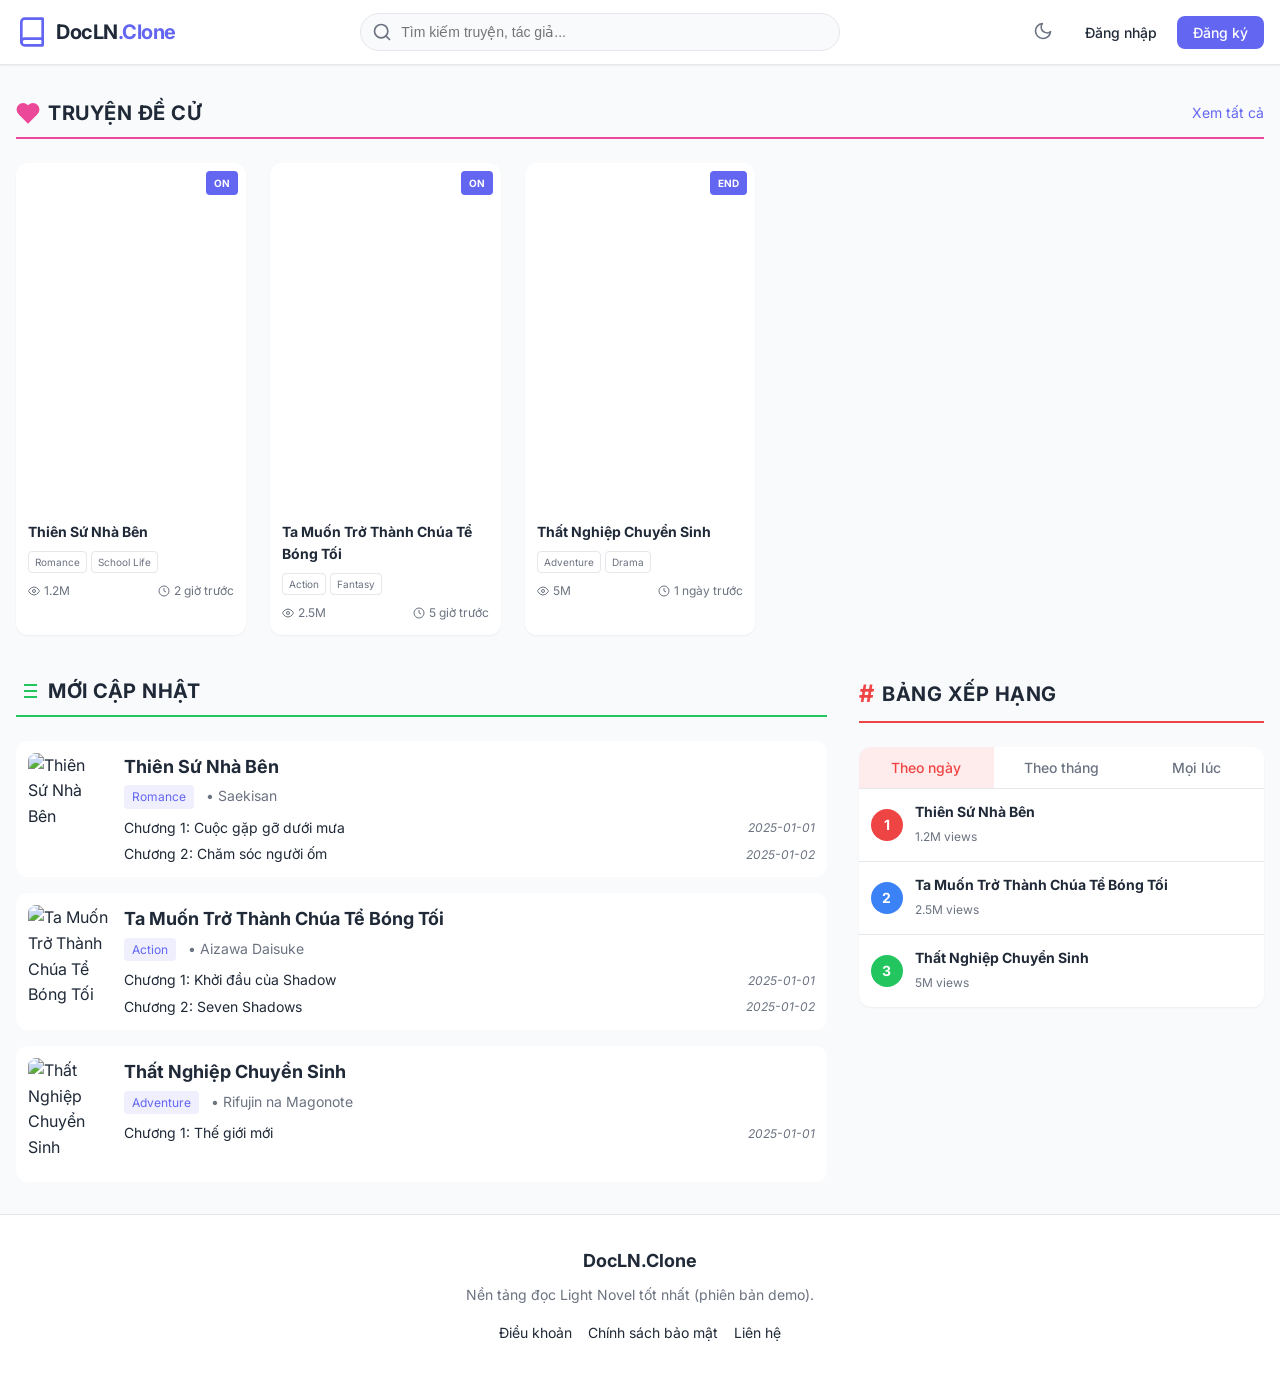
==== index.html @ bc906c4d "Add files via upload" ====
<!DOCTYPE html>
<html lang="vi">
<head>
  <meta charset="UTF-8">
  <meta name="viewport" content="width=device-width, initial-scale=1.0">
  <meta name="description" content="DocLN Clone - Nền tảng đọc Light Novel tốt nhất">
  <title>DocLN Clone - Đọc Light Novel Online</title>
  
  <!-- Google Fonts -->
  <link rel="preconnect" href="https://fonts.googleapis.com">
  <link rel="preconnect" href="https://fonts.gstatic.com" crossorigin>
  <link href="https://fonts.googleapis.com/css2?family=Inter:wght@400;500;600;700&display=swap" rel="stylesheet">
  
  <!-- Styles -->
  <link rel="stylesheet" href="css/style.css">
</head>
<body>
  <!-- Navbar -->
  <nav class="navbar">
    <div class="navbar-container">
      <!-- Logo -->
      <a href="index.html" class="logo">
        <svg xmlns="http://www.w3.org/2000/svg" viewBox="0 0 24 24" fill="none" stroke="currentColor" stroke-width="2" stroke-linecap="round" stroke-linejoin="round">
          <path d="M4 19.5A2.5 2.5 0 0 1 6.5 17H20"></path>
          <path d="M6.5 2H20v20H6.5A2.5 2.5 0 0 1 4 19.5v-15A2.5 2.5 0 0 1 6.5 2z"></path>
        </svg>
        <span class="logo-text">DocLN<span>.Clone</span></span>
      </a>
      
      <!-- Search -->
      <form class="search-form" id="searchForm">
        <svg class="search-icon" xmlns="http://www.w3.org/2000/svg" viewBox="0 0 24 24" fill="none" stroke="currentColor" stroke-width="2" stroke-linecap="round" stroke-linejoin="round">
          <circle cx="11" cy="11" r="8"></circle>
          <line x1="21" y1="21" x2="16.65" y2="16.65"></line>
        </svg>
        <input type="text" class="search-input" id="searchInput" placeholder="Tìm kiếm truyện, tác giả...">
      </form>
      
      <!-- Actions -->
      <div class="navbar-actions">
        <button class="theme-toggle" id="themeToggle" title="Chuyển đổi giao diện">
          <svg id="moonIcon" xmlns="http://www.w3.org/2000/svg" width="20" height="20" viewBox="0 0 24 24" fill="none" stroke="currentColor" stroke-width="2" stroke-linecap="round" stroke-linejoin="round">
            <path d="M21 12.79A9 9 0 1 1 11.21 3 7 7 0 0 0 21 12.79z"></path>
          </svg>
          <svg id="sunIcon" class="hidden" xmlns="http://www.w3.org/2000/svg" width="20" height="20" viewBox="0 0 24 24" fill="none" stroke="currentColor" stroke-width="2" stroke-linecap="round" stroke-linejoin="round">
            <circle cx="12" cy="12" r="5"></circle>
            <line x1="12" y1="1" x2="12" y2="3"></line>
            <line x1="12" y1="21" x2="12" y2="23"></line>
            <line x1="4.22" y1="4.22" x2="5.64" y2="5.64"></line>
            <line x1="18.36" y1="18.36" x2="19.78" y2="19.78"></line>
            <line x1="1" y1="12" x2="3" y2="12"></line>
            <line x1="21" y1="12" x2="23" y2="12"></line>
            <line x1="4.22" y1="19.78" x2="5.64" y2="18.36"></line>
            <line x1="18.36" y1="5.64" x2="19.78" y2="4.22"></line>
          </svg>
        </button>
        
        <div class="navbar-buttons">
          <button class="btn btn-ghost">Đăng nhập</button>
          <button class="btn btn-primary">Đăng ký</button>
        </div>
        
        <button class="menu-toggle" id="menuToggle">
          <svg xmlns="http://www.w3.org/2000/svg" width="24" height="24" viewBox="0 0 24 24" fill="none" stroke="currentColor" stroke-width="2" stroke-linecap="round" stroke-linejoin="round">
            <line x1="3" y1="12" x2="21" y2="12"></line>
            <line x1="3" y1="6" x2="21" y2="6"></line>
            <line x1="3" y1="18" x2="21" y2="18"></line>
          </svg>
        </button>
      </div>
    </div>
  </nav>

  <!-- Main Content -->
  <main class="container" id="mainContent">
    <!-- Loading State -->
    <div class="loading" id="loadingState">
      <div class="spinner"></div>
    </div>
    
    <!-- Home Page Content (will be populated by JS) -->
    <div id="homeContent" class="hidden"></div>
    
    <!-- Novel Detail Content (will be populated by JS) -->
    <div id="detailContent" class="hidden"></div>
  </main>

  <!-- Footer -->
  <footer class="footer">
    <div class="footer-title">DocLN.Clone</div>
    <p class="footer-desc">Nền tảng đọc Light Novel tốt nhất (phiên bản demo).</p>
    <div class="footer-links">
      <a href="#">Điều khoản</a>
      <a href="#">Chính sách bảo mật</a>
      <a href="#">Liên hệ</a>
    </div>
  </footer>

  <!-- Modal for Chapter List -->
  <div class="modal-overlay hidden" id="modalOverlay">
    <div class="modal" id="chapterModal">
      <div class="modal-header">
        <h3 class="modal-title" id="modalTitle">Danh sách chương</h3>
        <button class="modal-close" id="modalClose">
          <svg xmlns="http://www.w3.org/2000/svg" width="24" height="24" viewBox="0 0 24 24" fill="none" stroke="currentColor" stroke-width="2" stroke-linecap="round" stroke-linejoin="round">
            <line x1="18" y1="6" x2="6" y2="18"></line>
            <line x1="6" y1="6" x2="18" y2="18"></line>
          </svg>
        </button>
      </div>
      <div class="modal-body" id="modalBody"></div>
    </div>
  </div>

  <!-- Scripts -->
  <script src="js/app.js"></script>
</body>
</html>
---- css/style.css ----
/* ========================================
   NOVEL READER - MAIN STYLESHEET
   ======================================== */

/* CSS Variables */
:root {
  --primary: #6366f1;
  --primary-dark: #4f46e5;
  --pink: #ec4899;
  --green: #22c55e;
  --red: #ef4444;
  
  /* Light Theme */
  --bg-primary: #f9fafb;
  --bg-secondary: #ffffff;
  --bg-card: #ffffff;
  --text-primary: #1f2937;
  --text-secondary: #6b7280;
  --border-color: #e5e7eb;
  
  /* Shadows */
  --shadow-sm: 0 1px 2px rgba(0,0,0,0.05);
  --shadow-md: 0 4px 6px -1px rgba(0,0,0,0.1), 0 2px 4px -1px rgba(0,0,0,0.06);
  --shadow-lg: 0 10px 15px -3px rgba(0,0,0,0.1), 0 4px 6px -2px rgba(0,0,0,0.05);
  
  /* Transitions */
  --transition: all 0.3s ease;
}

/* Dark Theme */
[data-theme="dark"] {
  --bg-primary: #111827;
  --bg-secondary: #1f2937;
  --bg-card: #1f2937;
  --text-primary: #f3f4f6;
  --text-secondary: #9ca3af;
  --border-color: #374151;
}

/* Reset & Base */
*, *::before, *::after {
  box-sizing: border-box;
  margin: 0;
  padding: 0;
}

html {
  scroll-behavior: smooth;
}

body {
  font-family: 'Inter', -apple-system, BlinkMacSystemFont, 'Segoe UI', Roboto, sans-serif;
  background-color: var(--bg-primary);
  color: var(--text-primary);
  line-height: 1.6;
  transition: var(--transition);
}

a {
  text-decoration: none;
  color: inherit;
}

img {
  max-width: 100%;
  height: auto;
}

button {
  cursor: pointer;
  border: none;
  background: none;
  font-family: inherit;
}

/* ========================================
   NAVBAR
   ======================================== */
.navbar {
  position: sticky;
  top: 0;
  z-index: 100;
  background: var(--bg-secondary);
  border-bottom: 1px solid var(--border-color);
  box-shadow: var(--shadow-sm);
}

.navbar-container {
  max-width: 1280px;
  margin: 0 auto;
  padding: 0 1rem;
  height: 64px;
  display: flex;
  align-items: center;
  justify-content: space-between;
  gap: 1rem;
}

.logo {
  display: flex;
  align-items: center;
  gap: 0.5rem;
  cursor: pointer;
}

.logo svg {
  width: 32px;
  height: 32px;
  color: var(--primary);
}

.logo-text {
  font-size: 1.25rem;
  font-weight: 700;
  letter-spacing: -0.025em;
}

.logo-text span {
  color: var(--primary);
}

/* Search */
.search-form {
  flex: 1;
  max-width: 480px;
  position: relative;
}

.search-input {
  width: 100%;
  padding: 0.625rem 1rem 0.625rem 2.5rem;
  border-radius: 9999px;
  border: 1px solid var(--border-color);
  background: var(--bg-primary);
  color: var(--text-primary);
  font-size: 0.875rem;
  transition: var(--transition);
}

.search-input:focus {
  outline: none;
  border-color: var(--primary);
  box-shadow: 0 0 0 3px rgba(99, 102, 241, 0.1);
}

.search-icon {
  position: absolute;
  left: 0.75rem;
  top: 50%;
  transform: translateY(-50%);
  color: var(--text-secondary);
  width: 20px;
  height: 20px;
}

/* Navbar Actions */
.navbar-actions {
  display: flex;
  align-items: center;
  gap: 0.5rem;
}

.theme-toggle {
  padding: 0.5rem;
  border-radius: 50%;
  color: var(--text-secondary);
  transition: var(--transition);
}

.theme-toggle:hover {
  background: var(--bg-primary);
  color: var(--primary);
}

.btn {
  padding: 0.5rem 1rem;
  border-radius: 0.5rem;
  font-size: 0.875rem;
  font-weight: 500;
  transition: var(--transition);
}

.btn-ghost {
  color: var(--text-primary);
}

.btn-ghost:hover {
  background: var(--bg-primary);
}

.btn-primary {
  background: var(--primary);
  color: white;
}

.btn-primary:hover {
  background: var(--primary-dark);
}

/* Mobile Menu */
.menu-toggle {
  display: none;
  padding: 0.5rem;
}

@media (max-width: 768px) {
  .search-form,
  .navbar-buttons {
    display: none;
  }
  
  .menu-toggle {
    display: block;
  }
}

/* ========================================
   MAIN CONTAINER
   ======================================== */
.container {
  max-width: 1280px;
  margin: 0 auto;
  padding: 2rem 1rem;
}

/* ========================================
   SECTION HEADERS
   ======================================== */
.section-header {
  display: flex;
  align-items: center;
  justify-content: space-between;
  margin-bottom: 1.5rem;
  padding-bottom: 0.5rem;
  border-bottom: 2px solid var(--primary);
}

.section-header.pink {
  border-color: var(--pink);
}

.section-header.green {
  border-color: var(--green);
}

.section-header.red {
  border-color: var(--red);
}

.section-title {
  display: flex;
  align-items: center;
  gap: 0.5rem;
  font-size: 1.25rem;
  font-weight: 700;
  text-transform: uppercase;
  letter-spacing: 0.025em;
}

.section-link {
  font-size: 0.875rem;
  color: var(--primary);
}

.section-link:hover {
  text-decoration: underline;
}

/* ========================================
   NOVEL GRID & CARDS
   ======================================== */
.novel-grid {
  display: grid;
  grid-template-columns: repeat(2, 1fr);
  gap: 1.5rem;
}

@media (min-width: 640px) {
  .novel-grid {
    grid-template-columns: repeat(3, 1fr);
  }
}

@media (min-width: 768px) {
  .novel-grid {
    grid-template-columns: repeat(4, 1fr);
  }
}

@media (min-width: 1024px) {
  .novel-grid {
    grid-template-columns: repeat(5, 1fr);
  }
}

.novel-card {
  background: var(--bg-card);
  border-radius: 0.75rem;
  overflow: hidden;
  box-shadow: var(--shadow-sm);
  transition: var(--transition);
  cursor: pointer;
}

.novel-card:hover {
  transform: translateY(-4px);
  box-shadow: var(--shadow-lg);
}

.novel-cover {
  position: relative;
  aspect-ratio: 2/3;
  overflow: hidden;
}

.novel-cover img {
  width: 100%;
  height: 100%;
  object-fit: cover;
  transition: transform 0.5s ease;
}

.novel-card:hover .novel-cover img {
  transform: scale(1.1);
}

.novel-status {
  position: absolute;
  top: 0.5rem;
  right: 0.5rem;
  padding: 0.25rem 0.5rem;
  background: var(--primary);
  color: white;
  font-size: 0.625rem;
  font-weight: 700;
  border-radius: 0.25rem;
}

.novel-info {
  padding: 0.75rem;
}

.novel-title {
  font-size: 0.875rem;
  font-weight: 700;
  margin-bottom: 0.5rem;
  display: -webkit-box;
  -webkit-line-clamp: 2;
  -webkit-box-orient: vertical;
  overflow: hidden;
  transition: color 0.2s;
}

.novel-card:hover .novel-title {
  color: var(--primary);
}

.novel-genres {
  display: flex;
  flex-wrap: wrap;
  gap: 0.25rem;
  margin-bottom: 0.5rem;
}

.genre-tag {
  font-size: 0.625rem;
  padding: 0.125rem 0.375rem;
  border: 1px solid var(--border-color);
  border-radius: 0.25rem;
  color: var(--text-secondary);
}

.novel-meta {
  display: flex;
  justify-content: space-between;
  font-size: 0.75rem;
  color: var(--text-secondary);
}

.novel-meta span {
  display: flex;
  align-items: center;
  gap: 0.25rem;
}

/* ========================================
   MAIN LAYOUT (Updates + Ranking)
   ======================================== */
.main-layout {
  display: grid;
  gap: 2rem;
  margin-top: 2.5rem;
}

@media (min-width: 1024px) {
  .main-layout {
    grid-template-columns: 2fr 1fr;
  }
}

/* Latest Updates */
.update-list {
  display: flex;
  flex-direction: column;
  gap: 1rem;
}

.update-item {
  display: flex;
  gap: 1rem;
  padding: 0.75rem;
  background: var(--bg-card);
  border-radius: 0.75rem;
  cursor: pointer;
  transition: var(--transition);
}

.update-item:hover {
  box-shadow: var(--shadow-md);
}

.update-cover {
  width: 80px;
  height: 112px;
  flex-shrink: 0;
  border-radius: 0.5rem;
  overflow: hidden;
}

.update-cover img {
  width: 100%;
  height: 100%;
  object-fit: cover;
}

.update-content {
  flex: 1;
  min-width: 0;
}

.update-title {
  font-size: 1.125rem;
  font-weight: 700;
  margin-bottom: 0.25rem;
  transition: color 0.2s;
}

.update-item:hover .update-title {
  color: var(--green);
}

.update-author {
  font-size: 0.875rem;
  color: var(--text-secondary);
  margin-bottom: 0.5rem;
}

.update-author span {
  display: inline-block;
  padding: 0.125rem 0.5rem;
  background: rgba(99, 102, 241, 0.1);
  color: var(--primary);
  border-radius: 0.25rem;
  font-size: 0.75rem;
  margin-right: 0.5rem;
}

.chapter-list {
  display: flex;
  flex-direction: column;
  gap: 0.25rem;
}

.chapter-item {
  display: flex;
  justify-content: space-between;
  align-items: center;
  font-size: 0.875rem;
}

.chapter-item:hover {
  color: var(--primary);
}

.chapter-title {
  white-space: nowrap;
  overflow: hidden;
  text-overflow: ellipsis;
  max-width: 300px;
}

.chapter-time {
  font-size: 0.75rem;
  color: var(--text-secondary);
  font-style: italic;
}

/* Ranking */
.ranking-card {
  background: var(--bg-card);
  border-radius: 0.75rem;
  overflow: hidden;
  box-shadow: var(--shadow-sm);
}

.ranking-tabs {
  display: flex;
  border-bottom: 1px solid var(--border-color);
}

.ranking-tab {
  flex: 1;
  padding: 0.75rem;
  text-align: center;
  font-size: 0.875rem;
  font-weight: 500;
  color: var(--text-secondary);
  transition: var(--transition);
}

.ranking-tab:hover {
  background: var(--bg-primary);
}

.ranking-tab.active {
  background: rgba(239, 68, 68, 0.1);
  color: var(--red);
}

.ranking-list {
  list-style: none;
}

.ranking-item {
  display: flex;
  align-items: center;
  gap: 0.75rem;
  padding: 0.75rem;
  border-bottom: 1px solid var(--border-color);
  cursor: pointer;
  transition: var(--transition);
}

.ranking-item:last-child {
  border-bottom: none;
}

.ranking-item:hover {
  background: var(--bg-primary);
}

.ranking-number {
  width: 32px;
  height: 32px;
  display: flex;
  align-items: center;
  justify-content: center;
  border-radius: 50%;
  font-size: 0.875rem;
  font-weight: 700;
  background: var(--bg-primary);
  color: var(--text-secondary);
}

.ranking-number.top-1 {
  background: var(--red);
  color: white;
}

.ranking-number.top-2 {
  background: #3b82f6;
  color: white;
}

.ranking-number.top-3 {
  background: var(--green);
  color: white;
}

.ranking-info {
  flex: 1;
  min-width: 0;
}

.ranking-title {
  font-size: 0.875rem;
  font-weight: 700;
  white-space: nowrap;
  overflow: hidden;
  text-overflow: ellipsis;
}

.ranking-views {
  font-size: 0.75rem;
  color: var(--text-secondary);
}

/* ========================================
   NOVEL DETAIL PAGE
   ======================================== */
.back-btn {
  display: inline-flex;
  align-items: center;
  gap: 0.25rem;
  color: var(--text-secondary);
  font-size: 0.875rem;
  margin-bottom: 1rem;
  transition: color 0.2s;
}

.back-btn:hover {
  color: var(--primary);
}

.novel-detail {
  background: var(--bg-card);
  border-radius: 0.75rem;
  overflow: hidden;
  box-shadow: var(--shadow-lg);
  margin-bottom: 2rem;
}

.novel-detail-inner {
  display: grid;
  gap: 1.5rem;
}

@media (min-width: 768px) {
  .novel-detail-inner {
    grid-template-columns: 1fr 2fr;
  }
}

.detail-cover {
  aspect-ratio: 2/3;
}

.detail-cover img {
  width: 100%;
  height: 100%;
  object-fit: cover;
}

.detail-content {
  padding: 1.5rem;
  display: flex;
  flex-direction: column;
}

.detail-title {
  font-size: 1.875rem;
  font-weight: 700;
  margin-bottom: 0.75rem;
  line-height: 1.2;
}

.detail-genres {
  display: flex;
  flex-wrap: wrap;
  gap: 0.5rem;
  margin-bottom: 1rem;
}

.detail-genre {
  padding: 0.375rem 0.75rem;
  border-radius: 9999px;
  font-size: 0.75rem;
  font-weight: 500;
  border: 1px solid rgba(99, 102, 241, 0.3);
  color: var(--primary);
  background: rgba(99, 102, 241, 0.1);
}

.detail-stats {
  display: grid;
  grid-template-columns: repeat(2, 1fr);
  gap: 1rem;
  margin-bottom: 1.5rem;
}

@media (min-width: 768px) {
  .detail-stats {
    grid-template-columns: repeat(4, 1fr);
  }
}

.stat-item label {
  display: block;
  font-size: 0.75rem;
  color: var(--text-secondary);
  margin-bottom: 0.25rem;
}

.stat-item p {
  font-weight: 600;
}

.stat-item p.status {
  color: var(--green);
}

.stat-item p.follows {
  color: var(--pink);
}

.synopsis {
  margin-bottom: 1.5rem;
}

.synopsis h3 {
  font-size: 1.125rem;
  font-weight: 700;
  margin-bottom: 0.5rem;
  padding-left: 0.75rem;
  border-left: 4px solid var(--primary);
}

.synopsis p {
  font-size: 0.875rem;
  color: var(--text-secondary);
  line-height: 1.7;
}

.detail-actions {
  display: flex;
  gap: 0.75rem;
  margin-top: auto;
}

.btn-lg {
  padding: 0.75rem 1.5rem;
  font-size: 0.875rem;
  font-weight: 700;
  border-radius: 0.5rem;
  display: inline-flex;
  align-items: center;
  gap: 0.5rem;
}

.btn-follow {
  border: 2px solid var(--pink);
  color: var(--pink);
}

.btn-follow:hover {
  background: rgba(236, 72, 153, 0.1);
}

/* Chapter List */
.chapter-list-card {
  background: var(--bg-card);
  border-radius: 0.75rem;
  padding: 1.5rem;
  box-shadow: var(--shadow-lg);
}

.chapter-list-header {
  display: flex;
  align-items: center;
  gap: 0.5rem;
  font-size: 1.25rem;
  font-weight: 700;
  margin-bottom: 1rem;
  padding-bottom: 0.5rem;
  border-bottom: 1px solid var(--border-color);
}

.chapter-grid {
  display: grid;
  gap: 0.5rem;
}

@media (min-width: 768px) {
  .chapter-grid {
    grid-template-columns: repeat(2, 1fr);
    gap: 0.5rem 2rem;
  }
}

.chapter-link {
  display: flex;
  justify-content: space-between;
  align-items: center;
  padding: 0.75rem;
  border-bottom: 1px dashed var(--border-color);
  transition: var(--transition);
}

.chapter-link:hover {
  color: var(--primary);
}

.chapter-link:hover .chapter-name {
  transform: translateX(4px);
}

.chapter-name {
  font-weight: 500;
  white-space: nowrap;
  overflow: hidden;
  text-overflow: ellipsis;
  max-width: 250px;
  transition: transform 0.2s;
}

.chapter-date {
  font-size: 0.75rem;
  color: var(--text-secondary);
}

/* ========================================
   FOOTER
   ======================================== */
.footer {
  background: var(--bg-secondary);
  border-top: 1px solid var(--border-color);
  padding: 2rem 1rem;
  text-align: center;
}

.footer-title {
  font-size: 1.125rem;
  font-weight: 700;
  margin-bottom: 0.5rem;
}

.footer-desc {
  font-size: 0.875rem;
  color: var(--text-secondary);
  margin-bottom: 1rem;
}

.footer-links {
  display: flex;
  justify-content: center;
  gap: 1rem;
  font-size: 0.875rem;
}

.footer-links a:hover {
  color: var(--primary);
}

/* ========================================
   LOADING & EMPTY STATES
   ======================================== */
.loading {
  display: flex;
  justify-content: center;
  padding: 3rem;
}

.spinner {
  width: 40px;
  height: 40px;
  border: 4px solid var(--border-color);
  border-top-color: var(--primary);
  border-radius: 50%;
  animation: spin 1s linear infinite;
}

@keyframes spin {
  to { transform: rotate(360deg); }
}

.empty-state {
  text-align: center;
  padding: 3rem;
  color: var(--text-secondary);
}

/* ========================================
   ANIMATIONS
   ======================================== */
.fade-in {
  animation: fadeIn 0.3s ease;
}

@keyframes fadeIn {
  from { opacity: 0; transform: translateY(10px); }
  to { opacity: 1; transform: translateY(0); }
}

/* ========================================
   MODAL (Chapter List on Home)
   ======================================== */
.modal-overlay {
  position: fixed;
  inset: 0;
  background: rgba(0, 0, 0, 0.5);
  display: flex;
  align-items: center;
  justify-content: center;
  z-index: 1000;
  padding: 1rem;
}

.modal {
  background: var(--bg-card);
  border-radius: 0.75rem;
  width: 100%;
  max-width: 600px;
  max-height: 80vh;
  overflow: hidden;
  display: flex;
  flex-direction: column;
}

.modal-header {
  padding: 1rem 1.5rem;
  border-bottom: 1px solid var(--border-color);
  display: flex;
  align-items: center;
  justify-content: space-between;
}

.modal-title {
  font-size: 1.25rem;
  font-weight: 700;
}

.modal-close {
  padding: 0.5rem;
  color: var(--text-secondary);
  transition: color 0.2s;
}

.modal-close:hover {
  color: var(--text-primary);
}

.modal-body {
  padding: 1rem 1.5rem;
  overflow-y: auto;
}

/* Hidden utility */
.hidden {
  display: none !important;
}
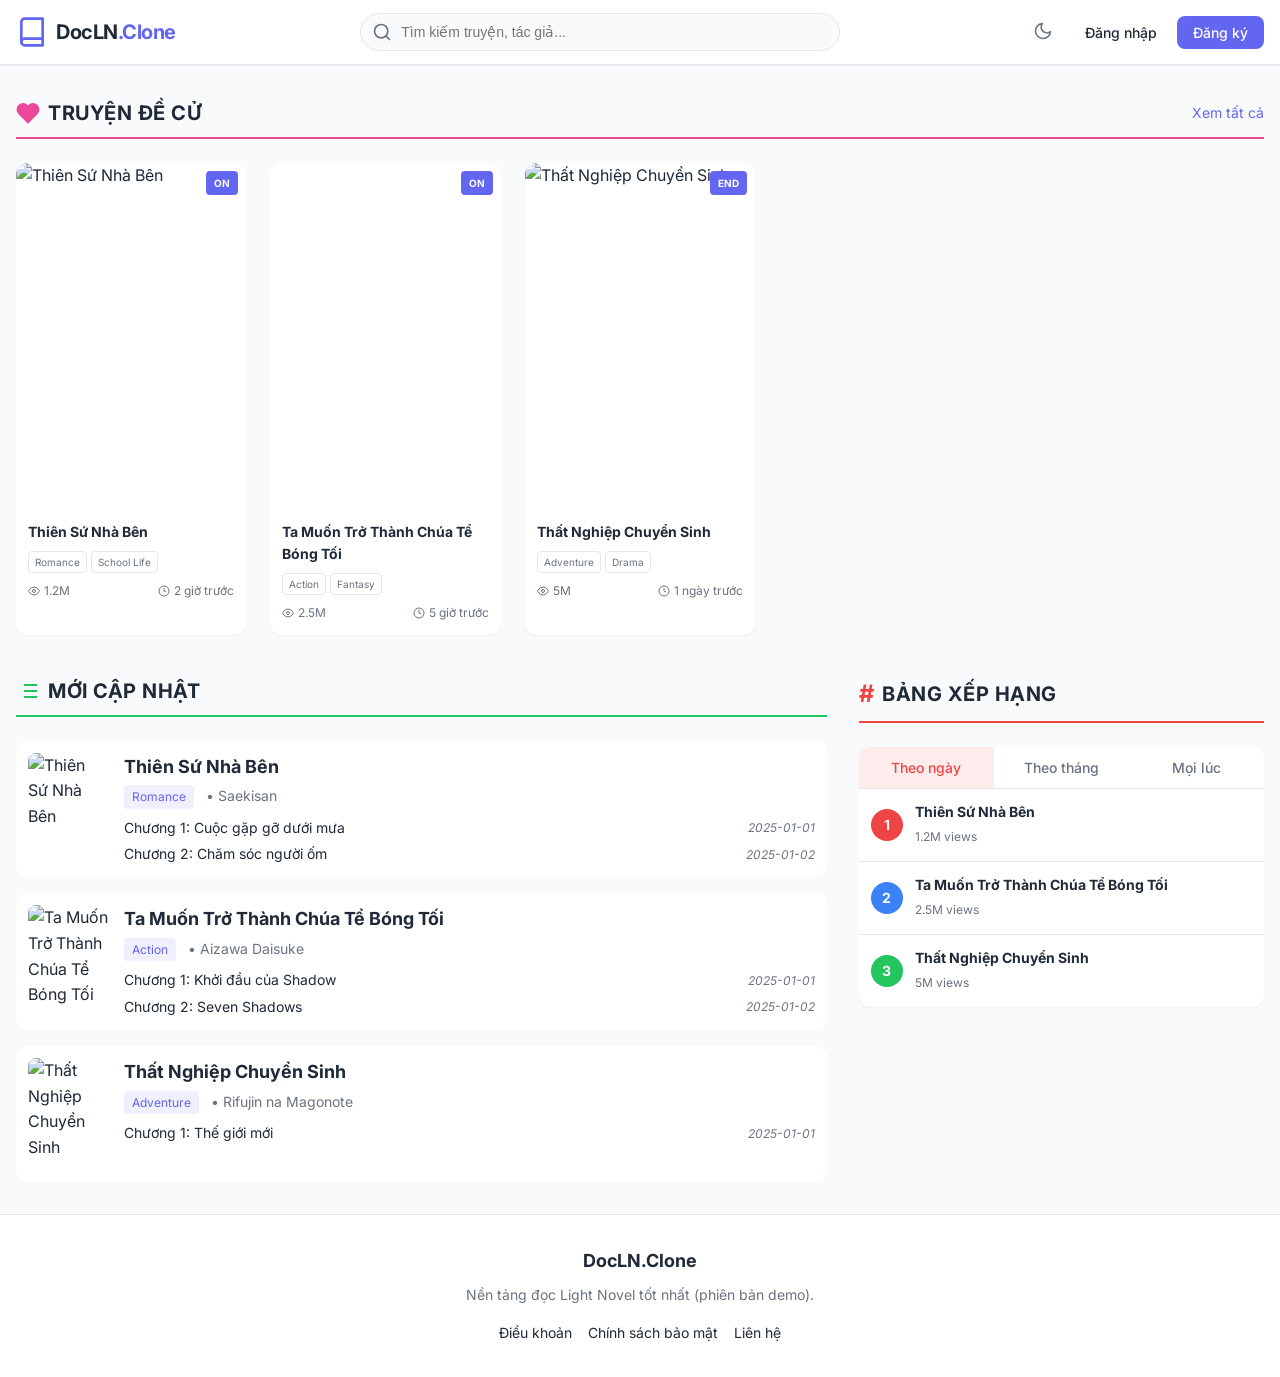
==== commit 8b2abf15: "fix: include shared input validation in index.html" ====
--- a/index.html
+++ b/index.html
@@ -28,12 +28,12 @@
       </a>
       
       <!-- Search -->
-      <form class="search-form" id="searchForm">
+      <form class="search-form" id="searchForm" role="search">
         <svg class="search-icon" xmlns="http://www.w3.org/2000/svg" viewBox="0 0 24 24" fill="none" stroke="currentColor" stroke-width="2" stroke-linecap="round" stroke-linejoin="round">
           <circle cx="11" cy="11" r="8"></circle>
           <line x1="21" y1="21" x2="16.65" y2="16.65"></line>
         </svg>
-        <input type="text" class="search-input" id="searchInput" placeholder="Tìm kiếm truyện, tác giả...">
+        <input type="text" class="search-input" id="searchInput" aria-label="Tìm kiếm truyện" placeholder="Tìm kiếm truyện, tác giả...">
       </form>
       
       <!-- Actions -->
@@ -60,7 +60,7 @@
           <button class="btn btn-primary">Đăng ký</button>
         </div>
         
-        <button class="menu-toggle" id="menuToggle">
+        <button class="menu-toggle" id="menuToggle" aria-label="Mở menu">
           <svg xmlns="http://www.w3.org/2000/svg" width="24" height="24" viewBox="0 0 24 24" fill="none" stroke="currentColor" stroke-width="2" stroke-linecap="round" stroke-linejoin="round">
             <line x1="3" y1="12" x2="21" y2="12"></line>
             <line x1="3" y1="6" x2="21" y2="6"></line>
@@ -113,6 +113,7 @@
   </div>
 
   <!-- Scripts -->
+  <script src="js/utils.js"></script>
   <script src="js/app.js"></script>
 </body>
 </html>
